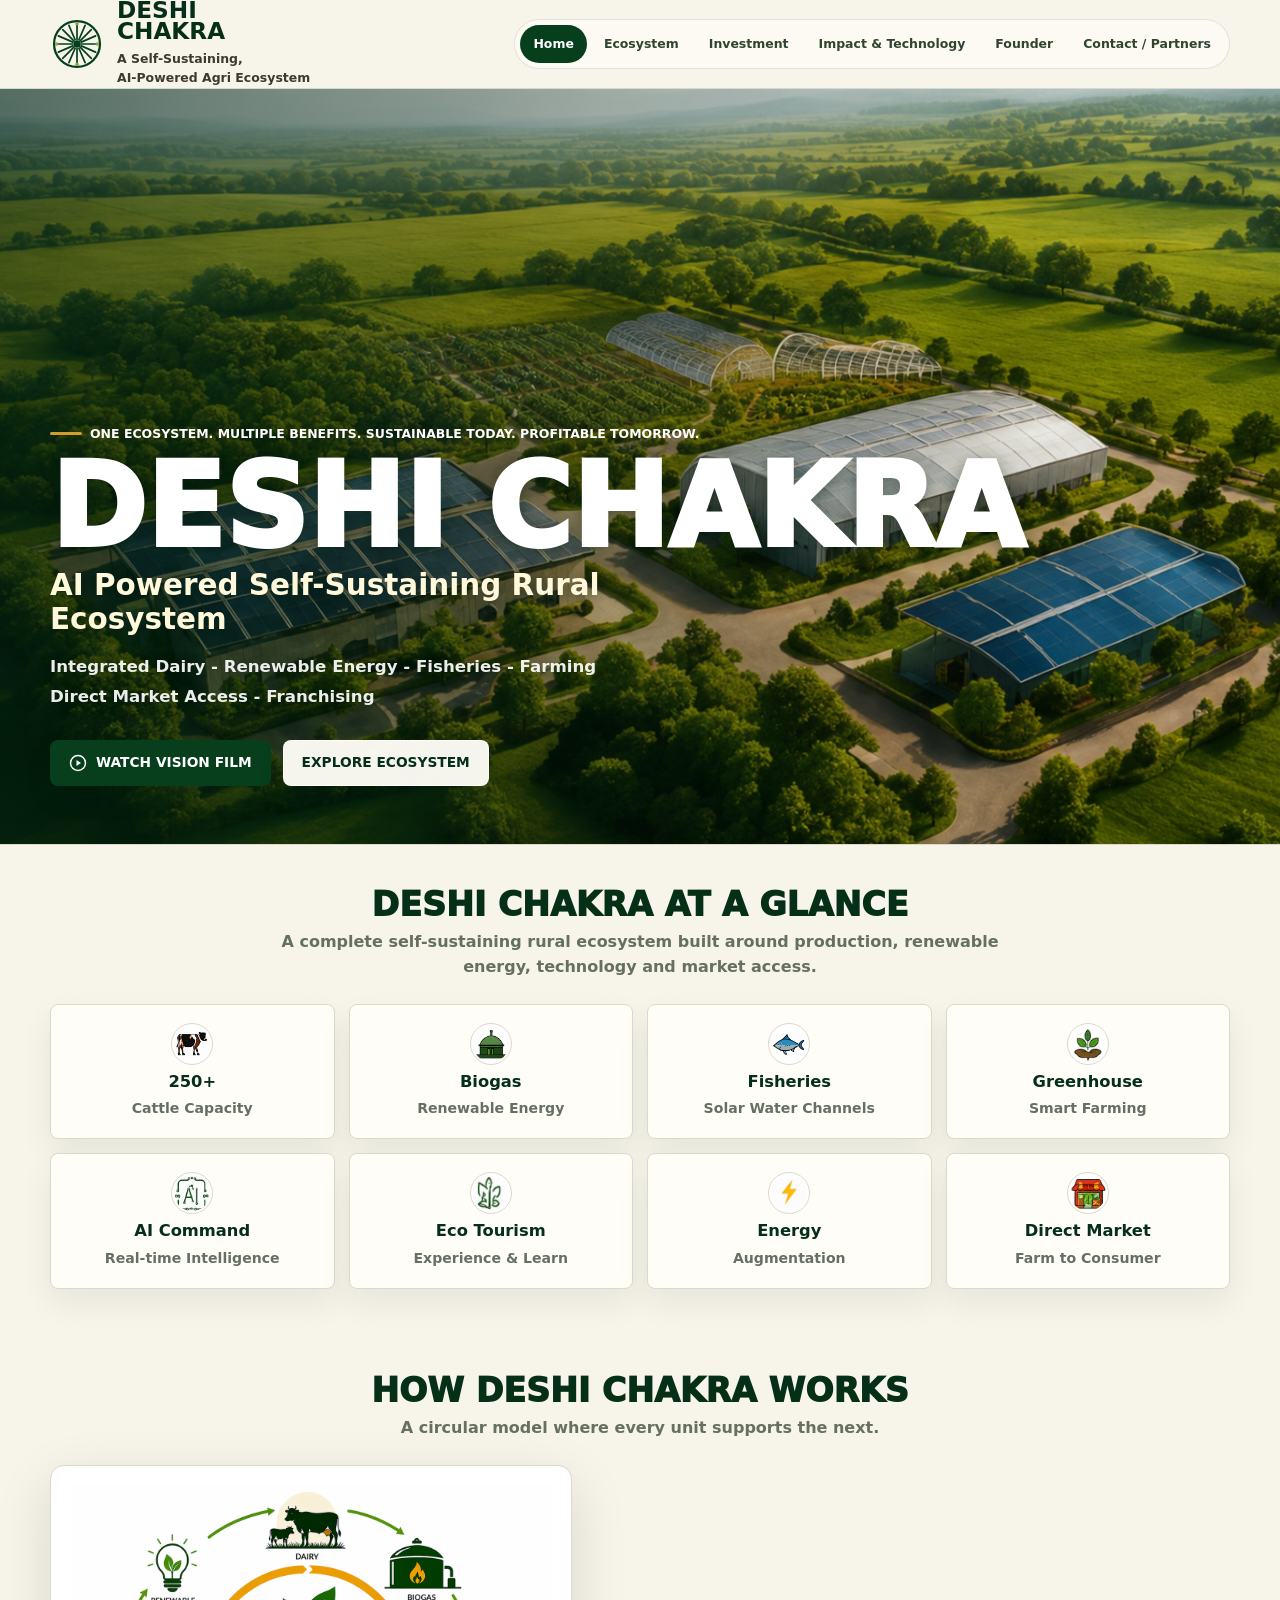
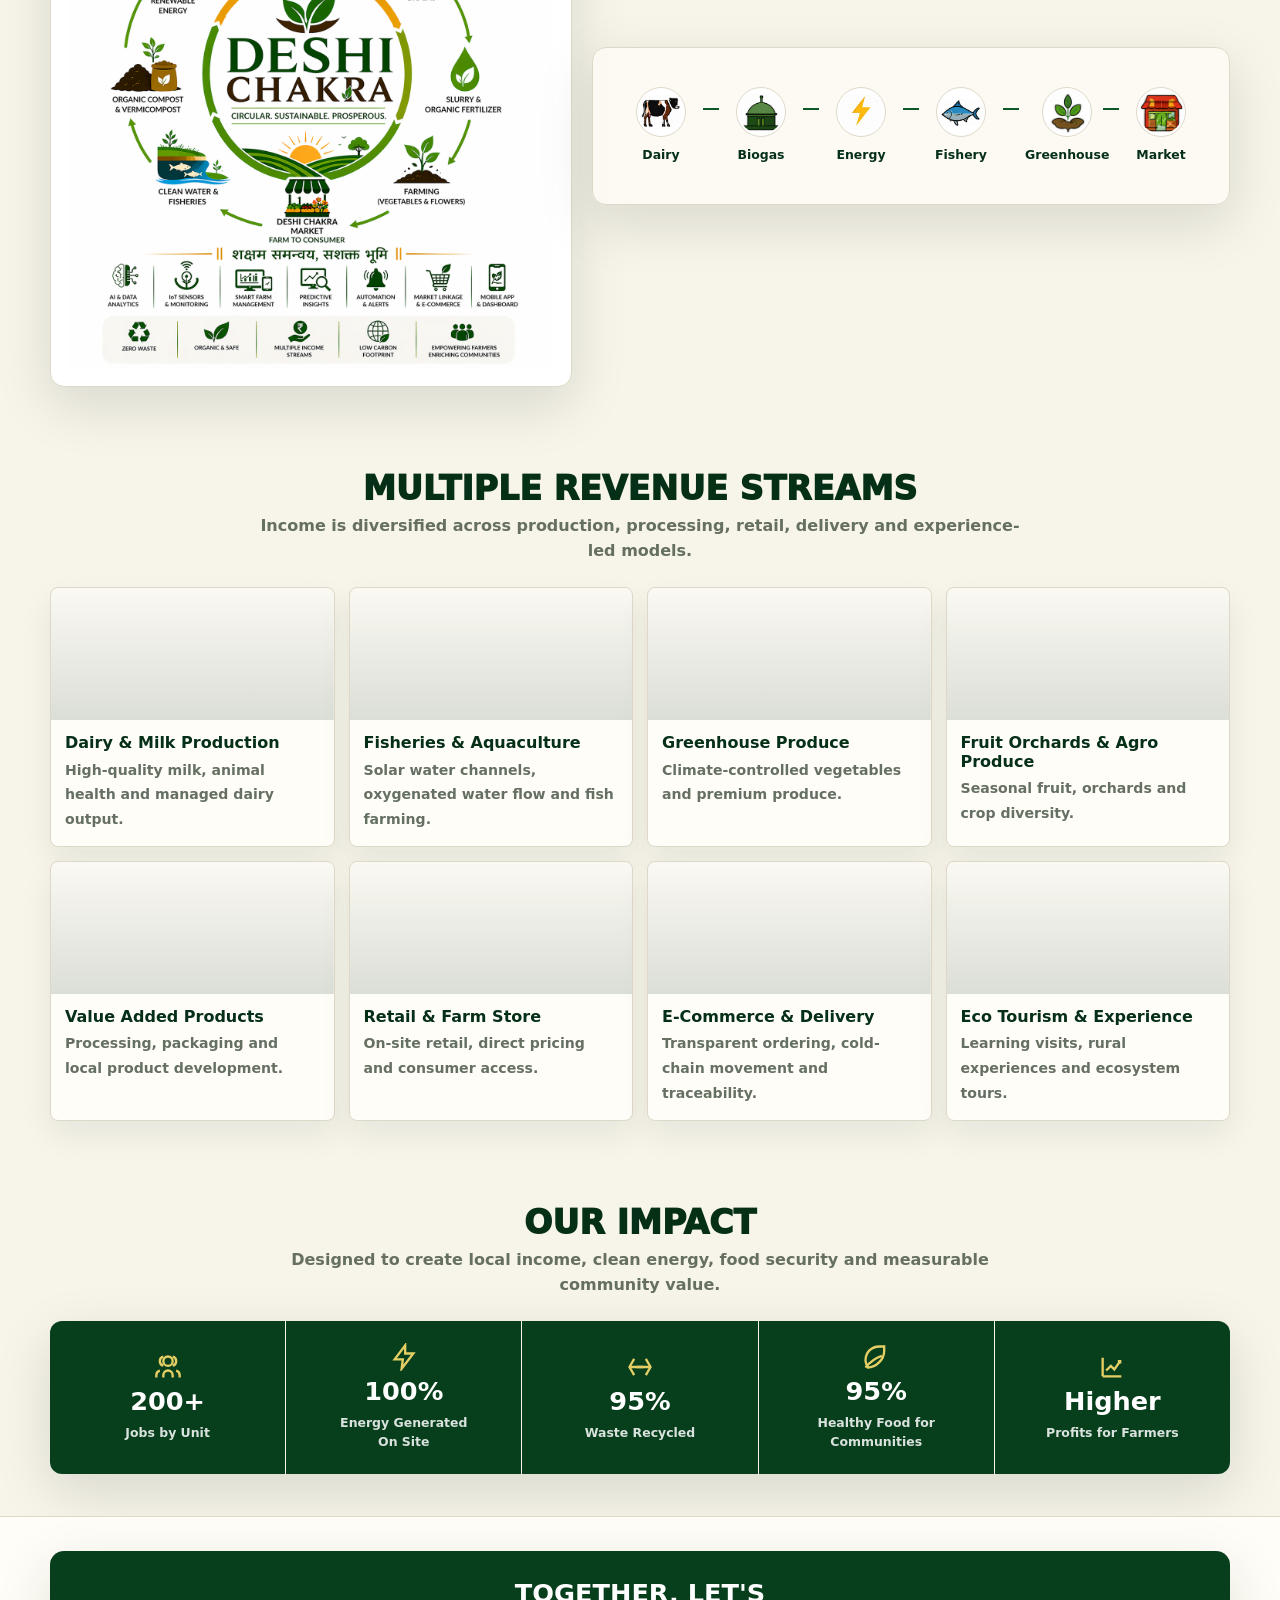
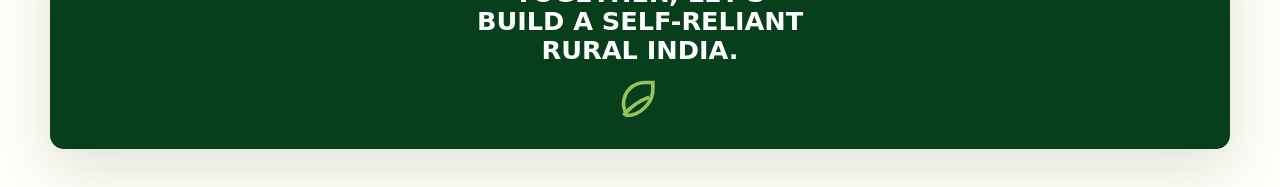
==== index.html @ faa0929f "Backup: Cleaned footer CTA panels, reverted hero, added custom PNG illustrations, centered metric ca" ====
<!doctype html>
<html lang="en">
  <head>
    <meta charset="utf-8">
    <meta name="viewport" content="width=device-width, initial-scale=1">
    <title>Deshi Chakra | AI Powered Self-Sustaining Rural Ecosystem</title>
    <meta name="description" content="Deshi Chakra is a self-sustaining, AI-powered agri ecosystem connecting dairy, energy, fisheries, farming, marketplace and rural enterprise.">
    <link rel="icon" href="assets/logo.svg" type="image/svg+xml">
    <link rel="stylesheet" href="assets/styles.css">
  </head>
  <body data-page="home">
    <div id="site-header"></div>
    <main id="app"></main>
    <div id="site-footer"></div>
    <script src="assets/site.js"></script>
  </body>
</html>
---- assets/styles.css ----
:root {
  --green-950: #052f17;
  --green-900: #073f1d;
  --green-800: #0b5829;
  --green-700: #126934;
  --green-100: #e5efdc;
  --leaf: #8da63f;
  --gold: #d49b2d;
  --cream: #f7f4ea;
  --paper: #fffdf7;
  --line: #ded8c8;
  --ink: #18301f;
  --muted: #657062;
  --shadow: 0 18px 55px rgba(14, 40, 19, .13);
  color-scheme: light;
  font-family: Inter, ui-sans-serif, system-ui, -apple-system, BlinkMacSystemFont, "Segoe UI", Arial, sans-serif;
}

* {
  box-sizing: border-box;
}

html {
  scroll-behavior: smooth;
}

body {
  margin: 0;
  background: var(--cream);
  color: var(--ink);
  font-size: 16px;
  line-height: 1.55;
}

a {
  color: inherit;
  text-decoration: none;
}

img,
svg {
  display: block;
  max-width: 100%;
}

button,
input {
  font: inherit;
}

.site-shell {
  width: min(1180px, calc(100% - 36px));
  margin: 0 auto;
}

.site-header {
  position: sticky;
  top: 0;
  z-index: 20;
  background: rgba(247, 244, 234, .94);
  border-bottom: 1px solid rgba(6, 63, 28, .14);
  backdrop-filter: blur(18px);
}

.topbar {
  display: grid;
  grid-template-columns: auto 1fr auto;
  align-items: center;
  gap: 24px;
  min-height: 88px;
}

.brand {
  display: inline-flex;
  align-items: center;
  gap: 13px;
  min-width: 250px;
}

.brand img {
  width: 54px;
  height: 54px;
}

.brand-title {
  display: block;
  font-size: 1.45rem;
  line-height: .9;
  font-weight: 900;
  letter-spacing: 0;
  color: var(--green-950);
}

.brand-kicker {
  display: block;
  margin-top: 7px;
  color: #3d3a2e;
  font-size: .78rem;
  font-weight: 700;
}

.site-nav {
  justify-self: center;
  display: flex;
  align-items: center;
  gap: 4px;
  padding: 5px;
  border: 1px solid rgba(6, 63, 28, .12);
  border-radius: 999px;
  background: rgba(255, 253, 247, .78);
}

.site-nav a {
  display: inline-flex;
  align-items: center;
  justify-content: center;
  min-height: 38px;
  padding: 0 13px;
  border-radius: 999px;
  color: #30442f;
  font-size: .78rem;
  font-weight: 800;
  white-space: nowrap;
}

.site-nav a:hover,
.site-nav a.is-active {
  background: var(--green-900);
  color: #fff;
}

.proof-badges {
  display: grid;
  grid-template-columns: repeat(4, minmax(66px, 1fr));
  gap: 8px;
}

.proof-badge {
  min-width: 76px;
  padding: 8px 7px;
  border-left: 1px solid rgba(6, 63, 28, .16);
  text-align: center;
  color: var(--green-950);
  font-size: .66rem;
  font-weight: 900;
  text-transform: uppercase;
}

.proof-badge svg {
  width: 22px;
  height: 22px;
  margin: 0 auto 4px;
  stroke: var(--green-800);
}

.nav-toggle {
  display: none;
  width: 44px;
  height: 44px;
  border: 1px solid rgba(6, 63, 28, .18);
  border-radius: 999px;
  background: var(--paper);
  color: var(--green-950);
}

.nav-toggle svg {
  width: 22px;
  margin: auto;
  stroke: currentColor;
}

.home-hero {
  min-height: clamp(570px, 84vh, 760px);
  display: grid;
  align-items: end;
  padding: 80px 0 58px;
  position: relative;
  overflow: hidden;
  color: #fff;
  background-image:
    linear-gradient(90deg, rgba(3, 38, 17, .58) 0%, rgba(3, 38, 17, .38) 34%, rgba(3, 38, 17, .12) 68%, rgba(3, 38, 17, .02) 100%),
    url("home-hero-farm.png");
  background-size: cover;
  background-position: center;
  border-bottom: 1px solid var(--line);
}

.home-hero::after {
  display: none;
}

.hero-content {
  position: relative;
  z-index: 1;
  max-width: none;
}

.hero-eyebrow,
.page-eyebrow {
  display: inline-flex;
  align-items: center;
  gap: 8px;
  margin-bottom: 13px;
  font-size: .78rem;
  font-weight: 900;
  letter-spacing: 0;
  text-transform: uppercase;
}

.hero-eyebrow::before,
.page-eyebrow::before {
  content: "";
  width: 32px;
  height: 3px;
  border-radius: 999px;
  background: var(--gold);
}

h1,
h2,
h3,
p {
  margin-top: 0;
}

.home-hero h1 {
  margin-bottom: 8px;
  font-size: clamp(3.2rem, 9vw, 7.4rem);
  line-height: .9;
  font-weight: 950;
  letter-spacing: 0;
  text-shadow: 0 4px 18px rgba(2, 29, 13, .45);
}

.home-hero .hero-lead {
  max-width: 640px;
  margin-bottom: 18px;
  color: #fff8db;
  font-size: clamp(1.28rem, 2.3vw, 2rem);
  line-height: 1.16;
  font-weight: 800;
  text-shadow: 0 3px 14px rgba(2, 29, 13, .5);
}

.hero-lines {
  display: grid;
  gap: 4px;
  margin: 0 0 30px;
  color: rgba(255, 255, 255, .92);
  font-size: clamp(.94rem, 1.3vw, 1.08rem);
  font-weight: 700;
  text-shadow: 0 3px 12px rgba(2, 29, 13, .55);
}

.button-row {
  display: flex;
  flex-wrap: wrap;
  gap: 12px;
  align-items: center;
}

.btn {
  display: inline-flex;
  align-items: center;
  justify-content: center;
  gap: 9px;
  min-height: 46px;
  padding: 0 18px;
  border: 1px solid transparent;
  border-radius: 8px;
  background: var(--green-900);
  color: #fff;
  font-size: .86rem;
  font-weight: 900;
  text-transform: uppercase;
  box-shadow: 0 12px 22px rgba(5, 47, 23, .18);
}

.btn svg {
  width: 18px;
  height: 18px;
  stroke: currentColor;
}

.btn:hover {
  background: var(--green-700);
}

.btn.secondary {
  background: rgba(255, 253, 247, .96);
  color: var(--green-950);
  border-color: rgba(255, 255, 255, .75);
}

.btn.secondary:hover {
  background: #fff;
  border-color: var(--gold);
}

.section {
  padding: 70px 0;
}

.section.tight {
  padding: 42px 0;
}

.section-title {
  margin-bottom: 24px;
  text-align: center;
}

.section-title h2 {
  margin-bottom: 7px;
  color: var(--green-950);
  font-size: clamp(1.55rem, 2.6vw, 2.35rem);
  line-height: 1.08;
  font-weight: 950;
  letter-spacing: 0;
  text-transform: uppercase;
}

.section-title p {
  margin: 0 auto;
  max-width: 760px;
  color: var(--muted);
  font-weight: 700;
}

.grid {
  display: grid;
  gap: 14px;
}

.grid.four {
  grid-template-columns: repeat(4, minmax(0, 1fr));
}

.grid.three {
  grid-template-columns: repeat(3, minmax(0, 1fr));
}

.grid.two {
  grid-template-columns: repeat(2, minmax(0, 1fr));
}

.metric-card,
.content-card,
.revenue-card,
.impact-card,
.contact-card,
.form-card {
  border: 1px solid var(--line);
  border-radius: 8px;
  background: var(--paper);
  box-shadow: 0 14px 32px rgba(19, 50, 22, .07);
}

.metric-card {
  min-height: 132px;
  padding: 18px;
  display: grid;
  justify-items: center;
  align-content: start;
  gap: 8px;
  text-align: center;
}

.metric-card .icon-round,
.contact-card .icon-round,
.impact-card .icon-round {
  width: 42px;
  height: 42px;
}

.metric-card strong {
  color: var(--green-950);
  font-size: 1.02rem;
  line-height: 1.1;
}

.metric-card span,
.revenue-card span,
.impact-card span,
.contact-card p {
  color: var(--muted);
  font-size: .88rem;
  font-weight: 650;
}

.icon-round {
  display: inline-flex;
  align-items: center;
  justify-content: center;
  width: 48px;
  height: 48px;
  border-radius: 999px;
  background: var(--green-100);
  color: var(--green-900);
  flex: 0 0 auto;
}

.icon-round svg {
  width: 25px;
  height: 25px;
  stroke: currentColor;
}

.icon-round.has-img {
  background: #fff;
  border: 1px solid var(--line);
  padding: 2px;
  overflow: hidden;
}

.icon-round img {
  width: 100%;
  height: 100%;
  object-fit: contain;
  border-radius: 999px;
}

.flow-band {
  padding: 24px;
  border: 1px solid var(--line);
  border-radius: 14px;
  background: rgba(255, 253, 247, .76);
  box-shadow: var(--shadow);
}

.working-layout {
  display: grid;
  grid-template-columns: minmax(280px, .9fr) minmax(0, 1.1fr);
  gap: 20px;
  align-items: center;
}

.diagram-card {
  margin: 0;
  display: grid;
  place-items: center;
  padding: 18px;
  border: 1px solid var(--line);
  border-radius: 14px;
  background: #fff;
  box-shadow: var(--shadow);
}

.diagram-card img {
  width: 100%;
  max-height: 520px;
  object-fit: contain;
}

.flow-list {
  display: grid;
  grid-template-columns: repeat(6, minmax(0, 1fr));
  align-items: center;
  gap: 12px;
}

.flow-node {
  position: relative;
  min-height: 108px;
  display: grid;
  justify-items: center;
  align-content: center;
  gap: 8px;
  padding: 11px 8px;
  text-align: center;
  font-size: .78rem;
  font-weight: 900;
  color: var(--green-950);
}

.flow-node:not(:last-child)::after {
  content: "";
  position: absolute;
  top: 36px;
  right: -14px;
  width: 16px;
  height: 2px;
  background: var(--green-800);
}

.flow-node .icon-round {
  width: 50px;
  height: 50px;
}

.revenue-gallery {
  display: grid;
  grid-template-columns: repeat(4, minmax(0, 1fr));
  gap: 14px;
}

.revenue-card {
  overflow: hidden;
}

.revenue-visual {
  height: 112px;
  background: var(--visual-bg, #acc47b);
  position: relative;
  overflow: hidden;
}

.revenue-visual.has-image {
  min-height: 132px;
  background-image: linear-gradient(0deg, rgba(3, 38, 17, .14), rgba(3, 38, 17, .02)), var(--visual-image);
  background-size: cover;
  background-position: center;
}

.revenue-visual::before,
.revenue-visual::after {
  content: "";
  position: absolute;
  inset: auto -20px -18px;
  height: 70px;
  background: rgba(255, 255, 255, .24);
  border-radius: 50% 50% 0 0;
}

.revenue-visual::after {
  inset: 18px auto auto 18px;
  width: 50px;
  height: 50px;
  border-radius: 999px;
  background: rgba(255, 255, 255, .72);
}

.revenue-visual.has-image::before,
.revenue-visual.has-image::after {
  display: none;
}

.revenue-card .body {
  min-height: 94px;
  padding: 14px;
}

.revenue-card strong {
  display: block;
  margin-bottom: 5px;
  color: var(--green-950);
  line-height: 1.15;
}

.impact-strip {
  display: grid;
  grid-template-columns: repeat(5, minmax(0, 1fr));
  gap: 1px;
  overflow: hidden;
  border-radius: 12px;
  background: rgba(255, 255, 255, .16);
  box-shadow: var(--shadow);
}

.impact-stat {
  min-height: 138px;
  padding: 22px 14px;
  display: grid;
  justify-items: center;
  align-content: center;
  gap: 8px;
  background: var(--green-900);
  color: #fff;
  text-align: center;
}

.impact-stat svg {
  width: 28px;
  height: 28px;
  stroke: #e5cf65;
}

.impact-stat strong {
  font-size: clamp(1.45rem, 2vw, 2rem);
  line-height: 1;
}

.impact-stat span {
  max-width: 140px;
  color: rgba(255, 255, 255, .85);
  font-size: .78rem;
  font-weight: 800;
}

.page-hero {
  padding: 60px 0 36px;
  background: radial-gradient(circle at 12% 0%, rgba(141, 166, 63, .24), transparent 30%), linear-gradient(180deg, #fffdf7, var(--cream));
  border-bottom: 1px solid rgba(6, 63, 28, .12);
}

.page-hero-inner {
  display: grid;
  grid-template-columns: 1fr auto;
  gap: 34px;
  align-items: end;
}

.page-hero h1 {
  margin-bottom: 9px;
  color: var(--green-950);
  font-size: clamp(2.1rem, 4.4vw, 4.45rem);
  line-height: .95;
  font-weight: 950;
  letter-spacing: 0;
  text-transform: uppercase;
}

.page-hero p {
  max-width: 760px;
  margin-bottom: 0;
  color: #59422d;
  font-size: clamp(1rem, 1.5vw, 1.24rem);
  font-weight: 800;
}

.page-number {
  display: grid;
  place-items: center;
  width: 104px;
  height: 104px;
  border-radius: 999px;
  background: var(--green-900);
  color: #fff;
  font-size: 2.4rem;
  font-weight: 950;
  box-shadow: var(--shadow);
}

.split-layout {
  display: grid;
  grid-template-columns: minmax(0, 1.08fr) minmax(340px, .92fr);
  gap: 26px;
  align-items: start;
}

.feature-art {
  overflow: hidden;
  border: 1px solid var(--line);
  border-radius: 12px;
  background: #fff;
  box-shadow: var(--shadow);
}

.feature-art img {
  width: 100%;
  min-height: 320px;
  object-fit: cover;
}

.feature-art-wide {
  margin-bottom: 18px;
}

.feature-art-wide img {
  min-height: 0;
  object-fit: contain;
  background: #061226;
}

.caption-row {
  display: flex;
  align-items: center;
  justify-content: space-between;
  gap: 12px;
  padding: 14px 16px;
  border-top: 1px solid var(--line);
  background: #fffdf7;
  color: var(--muted);
  font-size: .82rem;
  font-weight: 800;
}

.steps-grid {
  display: grid;
  grid-template-columns: repeat(2, minmax(0, 1fr));
  gap: 14px;
}

.step-card {
  min-height: 196px;
  padding: 18px;
  border: 1px solid var(--line);
  border-radius: 8px;
  background: var(--paper);
}

.step-title {
  display: flex;
  align-items: center;
  gap: 10px;
  min-height: 42px;
  margin-bottom: 12px;
  color: var(--green-950);
  font-size: .95rem;
  font-weight: 950;
  text-transform: uppercase;
}

.step-number {
  display: inline-grid;
  place-items: center;
  width: 30px;
  height: 30px;
  border-radius: 999px;
  background: var(--green-900);
  color: #fff;
  font-size: .82rem;
  flex: 0 0 auto;
}

.plain-list {
  display: grid;
  gap: 7px;
  margin: 0;
  padding: 0;
  list-style: none;
}

.plain-list li {
  display: grid;
  grid-template-columns: 14px 1fr;
  gap: 9px;
  align-items: start;
  color: #354d35;
  font-size: .9rem;
  font-weight: 650;
}

.plain-list li::before {
  content: "";
  width: 6px;
  height: 6px;
  margin-top: .65em;
  border-radius: 999px;
  background: var(--gold);
}

.mini-card-grid {
  display: grid;
  grid-template-columns: repeat(5, minmax(0, 1fr));
  gap: 12px;
}

.mini-card {
  min-height: 126px;
  padding: 16px 12px;
  display: grid;
  justify-items: center;
  align-content: center;
  gap: 10px;
  border: 1px solid var(--line);
  border-radius: 8px;
  background: var(--paper);
  text-align: center;
}

.mini-card .icon-round {
  width: 44px;
  height: 44px;
}

.mini-card strong {
  color: var(--green-950);
  font-size: .9rem;
  line-height: 1.16;
}

.finance-grid {
  display: grid;
  grid-template-columns: repeat(5, minmax(0, 1fr));
  gap: 12px;
}

.finance-card {
  min-height: 112px;
  padding: 17px 12px;
  display: grid;
  align-content: center;
  gap: 7px;
  border: 1px solid var(--line);
  border-radius: 8px;
  background: var(--paper);
  text-align: center;
}

.finance-card strong {
  color: var(--green-950);
  font-size: 1.24rem;
  line-height: 1;
}

.finance-card span {
  color: var(--muted);
  font-size: .78rem;
  font-weight: 800;
}

.investor-download {
  display: grid;
  grid-template-columns: minmax(0, 1fr) minmax(320px, 440px);
  gap: 24px;
  align-items: stretch;
}

.form-card {
  padding: 22px;
}

.form-card h3 {
  margin-bottom: 6px;
  color: var(--green-950);
  text-transform: uppercase;
}

.form-card p {
  color: var(--muted);
  font-weight: 700;
}

.form-grid {
  display: grid;
  gap: 11px;
}

.form-grid input {
  width: 100%;
  min-height: 46px;
  border: 1px solid var(--line);
  border-radius: 6px;
  background: #fff;
  padding: 0 12px;
  color: var(--ink);
}

.form-grid input:focus {
  outline: 3px solid rgba(141, 166, 63, .28);
  border-color: var(--green-700);
}

.form-message {
  min-height: 22px;
  color: var(--green-800);
  font-size: .86rem;
  font-weight: 800;
}

.tech-grid {
  display: grid;
  grid-template-columns: repeat(4, minmax(0, 1fr));
  gap: 14px;
}

.tech-card {
  overflow: hidden;
  border: 1px solid var(--line);
  border-radius: 8px;
  background: var(--paper);
  box-shadow: 0 14px 32px rgba(19, 50, 22, .07);
}

.tech-visual {
  height: 156px;
  display: grid;
  place-items: center;
  background: var(--visual-bg, #0b3c3c);
  color: #fff;
}

.tech-visual.has-image {
  background-image: linear-gradient(0deg, rgba(3, 38, 17, .08), rgba(3, 38, 17, 0)), var(--visual-image);
  background-size: cover;
  background-position: center;
}

.tech-visual svg {
  width: 72px;
  height: 72px;
  stroke: currentColor;
}

.tech-card .body {
  padding: 17px;
}

.tech-card h3 {
  margin-bottom: 7px;
  color: var(--green-950);
  font-size: 1rem;
}

.tech-card p {
  margin-bottom: 0;
  color: var(--muted);
  font-size: .9rem;
  font-weight: 650;
}

.impact-groups {
  display: grid;
  grid-template-columns: repeat(3, minmax(0, 1fr));
  gap: 16px;
}

.impact-card {
  padding: 20px;
}

.impact-card h3 {
  margin-bottom: 15px;
  color: var(--green-950);
  text-align: center;
  text-transform: uppercase;
}

.pill-list {
  display: grid;
  grid-template-columns: repeat(2, minmax(0, 1fr));
  gap: 10px;
}

.impact-pill {
  min-height: 96px;
  display: grid;
  justify-items: center;
  align-content: center;
  gap: 8px;
  padding: 10px;
  border-radius: 8px;
  background: #f5f1e5;
  text-align: center;
  color: var(--green-950);
  font-size: .78rem;
  font-weight: 900;
}

.impact-pill svg {
  width: 25px;
  height: 25px;
  stroke: var(--green-800);
}

.founder-layout {
  display: grid;
  grid-template-columns: minmax(280px, 440px) minmax(0, 1fr);
  gap: 36px;
  align-items: start;
}

.portrait-panel {
  position: sticky;
  top: 118px;
}

.portrait-panel img {
  width: 100%;
  border-radius: 10px;
  box-shadow: var(--shadow);
}

.portrait-caption {
  padding: 18px 0 0;
  text-align: center;
}

.portrait-caption strong {
  display: block;
  color: var(--green-950);
  font-size: 1.15rem;
}

.portrait-caption span {
  color: var(--muted);
  font-weight: 800;
}

.bio-copy {
  padding: 30px;
  border: 1px solid var(--line);
  border-radius: 12px;
  background: var(--paper);
}

.bio-copy h2 {
  color: var(--green-950);
  font-size: clamp(1.4rem, 2.4vw, 2.2rem);
  text-transform: uppercase;
}

.bio-copy .role {
  margin-bottom: 23px;
  color: #59422d;
  font-weight: 900;
}

.bio-copy p {
  color: #354d35;
  font-weight: 650;
}

.quote-panel {
  margin-top: 22px;
  padding: 25px;
  border-radius: 10px;
  background: var(--green-900);
  color: #fff;
  text-align: center;
}

.quote-panel h3 {
  margin-bottom: 10px;
  color: #fff;
  text-transform: uppercase;
}

.quote-panel blockquote {
  margin: 0;
  color: rgba(255, 255, 255, .92);
  font-size: clamp(1rem, 1.8vw, 1.25rem);
  font-weight: 850;
  line-height: 1.45;
}

.quote-panel cite {
  display: block;
  margin-top: 15px;
  color: #f2d46f;
  font-style: normal;
  font-weight: 900;
}

.contact-layout {
  display: grid;
  grid-template-columns: minmax(0, 1.15fr) minmax(320px, .85fr);
  gap: 24px;
  align-items: start;
}

.contact-list {
  display: grid;
  gap: 13px;
}

.contact-card {
  display: grid;
  grid-template-columns: 54px 1fr;
  gap: 16px;
  align-items: start;
  padding: 19px;
}

.contact-card h3 {
  margin: 0 0 5px;
  color: var(--green-950);
  font-size: 1rem;
  text-transform: uppercase;
}

.contact-card p {
  margin-bottom: 9px;
}

.contact-card a {
  display: inline-block;
  margin-right: 10px;
  color: var(--green-800);
  font-size: .9rem;
  font-weight: 900;
}

.location-panel {
  padding: 22px;
  border: 1px solid var(--line);
  border-radius: 12px;
  background: var(--paper);
  box-shadow: var(--shadow);
}

.location-panel h2,
.social-panel h2 {
  color: var(--green-950);
  font-size: 1.12rem;
  text-transform: uppercase;
}

.location-panel img {
  border: 1px solid var(--line);
  border-radius: 9px;
}

.address-lines {
  display: grid;
  gap: 2px;
  margin: 8px 0 18px;
  color: #354d35;
  text-align: center;
  font-size: .92rem;
  font-weight: 750;
}

.social-panel {
  margin-top: 17px;
  text-align: center;
}

.social-icons {
  display: flex;
  justify-content: center;
  gap: 12px;
  margin-top: 12px;
}

.social-icons a {
  display: grid;
  place-items: center;
  width: 42px;
  height: 42px;
  border-radius: 999px;
  background: var(--green-100);
  color: var(--green-900);
}

.social-icons svg {
  width: 21px;
  height: 21px;
  stroke: currentColor;
}

.action-panel {
  display: grid;
  grid-template-columns: minmax(0, 1fr) auto;
  gap: 22px;
  align-items: center;
  padding: 26px;
  border: 1px solid var(--line);
  border-radius: 14px;
  background: var(--paper);
  box-shadow: var(--shadow);
}

.action-panel h2 {
  margin-bottom: 13px;
  color: var(--green-950);
  font-size: 1.1rem;
  text-transform: uppercase;
}

.check-list {
  display: grid;
  gap: 8px;
  margin: 0;
  padding: 0;
  list-style: none;
}

.check-list li {
  display: grid;
  grid-template-columns: 19px 1fr;
  gap: 8px;
  color: #354d35;
  font-weight: 700;
}

.check-list li::before {
  content: "";
  width: 15px;
  height: 15px;
  margin-top: .22em;
  background: var(--green-800);
  clip-path: polygon(14% 48%, 36% 70%, 84% 18%, 96% 31%, 38% 91%, 4% 58%);
}

.key-cta {
  display: grid;
  gap: 12px;
  justify-items: start;
}

.key-cta span {
  color: var(--green-950);
  font-size: .88rem;
  font-weight: 950;
  text-transform: uppercase;
}

.site-footer {
  padding: 34px 0 38px;
  background: #fffdf7;
  border-top: 1px solid var(--line);
}

.footer-grid {
  display: grid;
  grid-template-columns: 1fr;
  gap: 18px;
  align-items: stretch;
}

.footer-panel {
  padding: 24px;
  border: 1px solid var(--line);
  border-radius: 14px;
  background: var(--paper);
}

.footer-panel h2 {
  margin-bottom: 18px;
  color: var(--green-950);
  font-size: 1.22rem;
  text-transform: uppercase;
}

.reason-grid,
.audience-grid {
  display: grid;
  grid-template-columns: repeat(5, minmax(0, 1fr));
  gap: 10px;
}

.audience-grid {
  grid-template-columns: repeat(4, minmax(0, 1fr));
}

.reason,
.audience {
  min-height: 100px;
  display: grid;
  align-content: center;
  gap: 8px;
  padding: 12px;
  border-right: 1px solid var(--line);
  color: #354d35;
  font-size: .78rem;
  font-weight: 800;
}

.reason:last-child,
.audience:last-child {
  border-right: 0;
}

.reason svg,
.audience svg {
  width: 28px;
  height: 28px;
  stroke: var(--green-900);
}

.closing-cta {
  min-height: 100%;
  display: grid;
  align-content: center;
  justify-items: center;
  gap: 12px;
  padding: 28px;
  border-radius: 14px;
  background: var(--green-900);
  color: #fff;
  text-align: center;
  box-shadow: var(--shadow);
}

.closing-cta strong {
  max-width: 340px;
  font-size: clamp(1.35rem, 2vw, 2rem);
  line-height: 1.12;
  text-transform: uppercase;
}

.closing-cta svg {
  width: 44px;
  height: 44px;
  stroke: #97c25b;
}

@media (max-width: 1120px) {
  .topbar {
    grid-template-columns: auto auto;
    justify-content: space-between;
  }

  .nav-toggle {
    display: grid;
  }

  .site-nav {
    grid-column: 1 / -1;
    width: 100%;
    justify-self: stretch;
    display: none;
    grid-template-columns: repeat(2, minmax(0, 1fr));
    border-radius: 12px;
    margin-bottom: 15px;
  }

  .site-nav.is-open {
    display: grid;
  }

  .site-nav a {
    border-radius: 8px;
  }

  .proof-badges {
    display: none;
  }
}

@media (max-width: 1320px) and (min-width: 1121px) {
  .topbar {
    grid-template-columns: auto minmax(0, 1fr);
  }

  .site-nav {
    justify-self: end;
  }

  .proof-badges {
    display: none;
  }
}

@media (max-width: 980px) {
  .grid.four,
  .grid.three,
  .mini-card-grid,
  .finance-grid,
  .tech-grid,
  .impact-groups,
  .reason-grid,
  .audience-grid {
    grid-template-columns: repeat(2, minmax(0, 1fr));
  }

  .split-layout,
  .working-layout,
  .investor-download,
  .founder-layout,
  .contact-layout,
  .footer-grid {
    grid-template-columns: 1fr;
  }

  .portrait-panel {
    position: static;
    max-width: 440px;
    margin: 0 auto;
  }

  .flow-list,
  .impact-strip {
    grid-template-columns: repeat(3, minmax(0, 1fr));
  }

  .flow-node:not(:last-child)::after {
    display: none;
  }

  .revenue-gallery {
    grid-template-columns: repeat(2, minmax(0, 1fr));
  }

  .page-hero-inner {
    grid-template-columns: 1fr;
    gap: 20px;
  }

  .page-number {
    width: 78px;
    height: 78px;
    font-size: 1.75rem;
  }
}

@media (max-width: 640px) {
  .site-shell {
    width: min(100% - 24px, 1180px);
  }

  .topbar {
    min-height: 76px;
  }

  .brand {
    min-width: 0;
  }

  .brand img {
    width: 46px;
    height: 46px;
  }

  .brand-title {
    font-size: 1.12rem;
  }

  .brand-kicker {
    max-width: 190px;
    font-size: .68rem;
  }

  .site-nav {
    grid-template-columns: 1fr;
  }

  .home-hero {
    min-height: 640px;
    padding: 52px 0 46px;
    background-image:
      linear-gradient(90deg, rgba(3, 38, 17, .64), rgba(3, 38, 17, .38)),
      url("home-hero-farm.png");
    background-position: center;
  }

  .section {
    padding: 48px 0;
  }

  .grid.four,
  .grid.three,
  .grid.two,
  .steps-grid,
  .mini-card-grid,
  .finance-grid,
  .tech-grid,
  .impact-groups,
  .pill-list,
  .reason-grid,
  .audience-grid,
  .flow-list,
  .impact-strip,
  .revenue-gallery {
    grid-template-columns: 1fr;
  }

  .impact-strip {
    border-radius: 10px;
  }

  .action-panel {
    grid-template-columns: 1fr;
  }

  .key-cta {
    justify-items: stretch;
  }

  .key-cta .button-row {
    align-items: stretch;
  }

  .key-cta .btn,
  .button-row .btn {
    width: 100%;
  }

  .contact-card {
    grid-template-columns: 1fr;
  }

  .footer-panel {
    padding: 18px;
  }
}
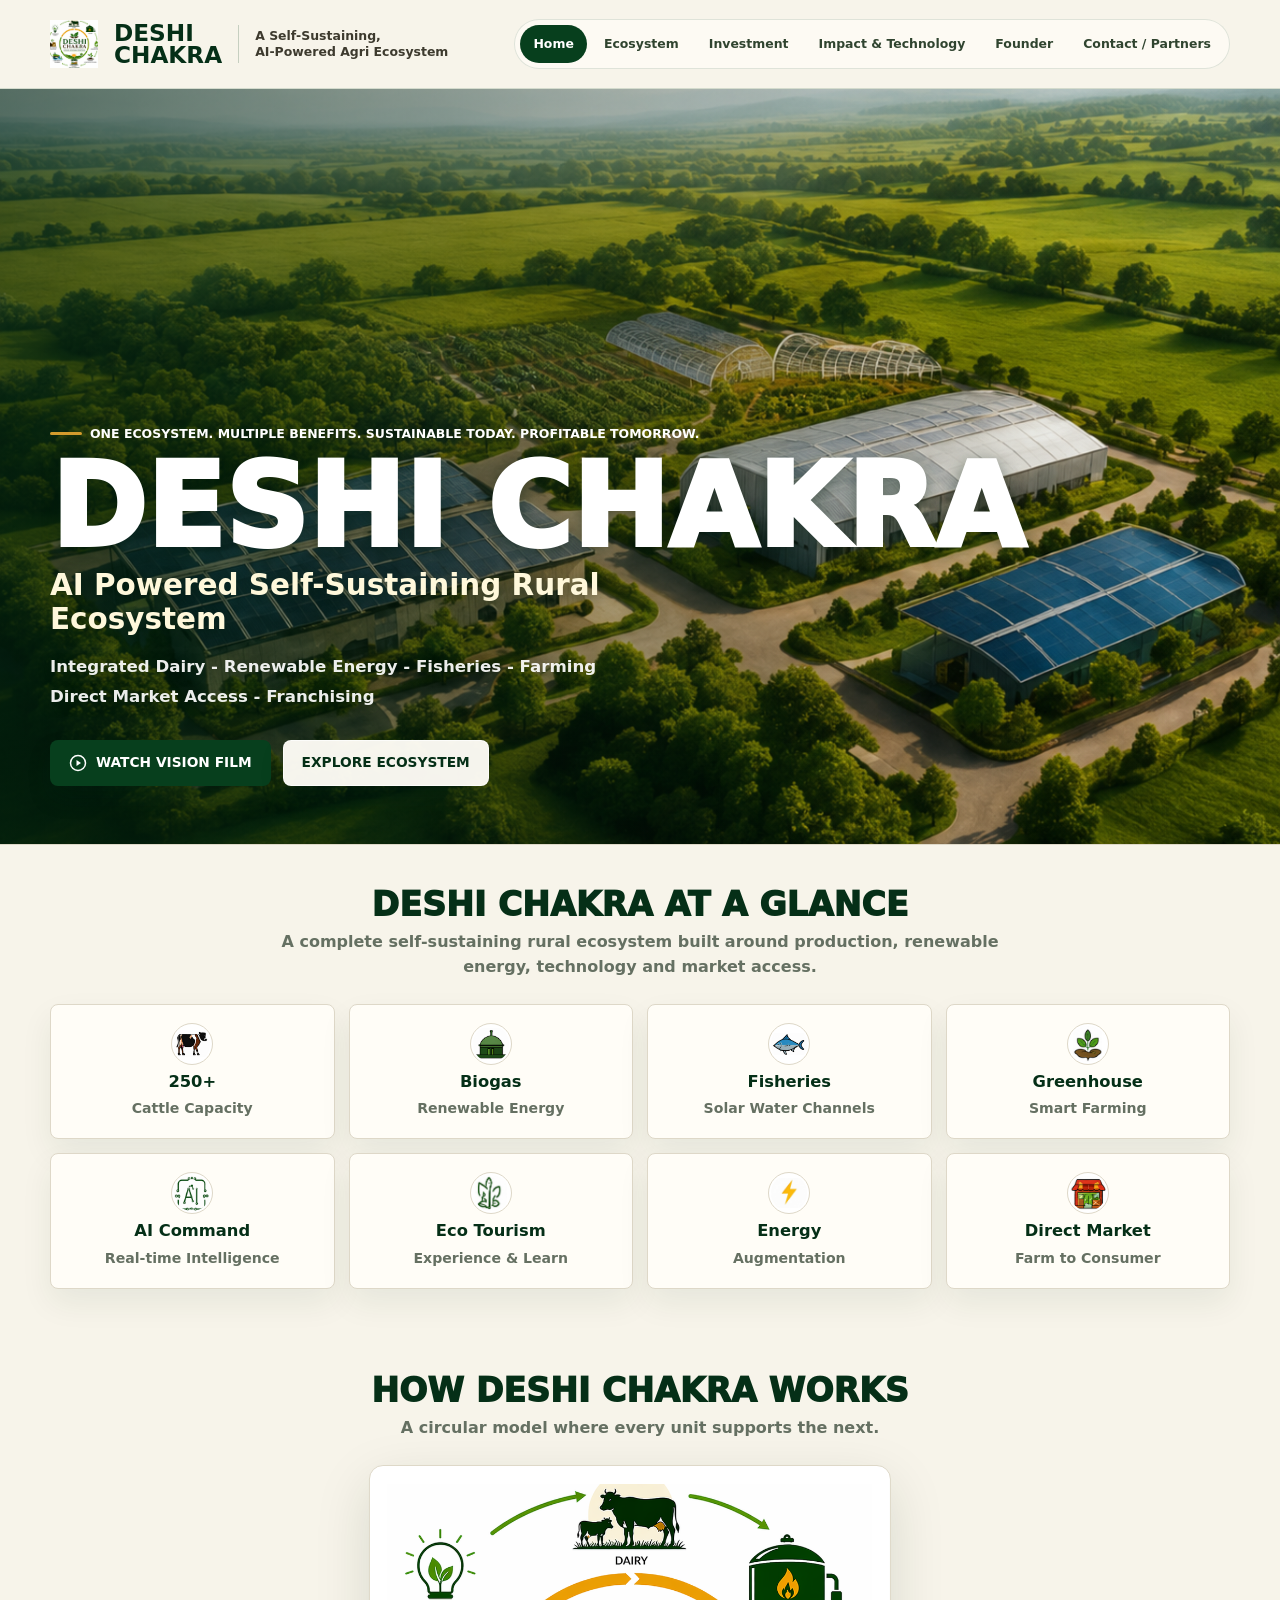
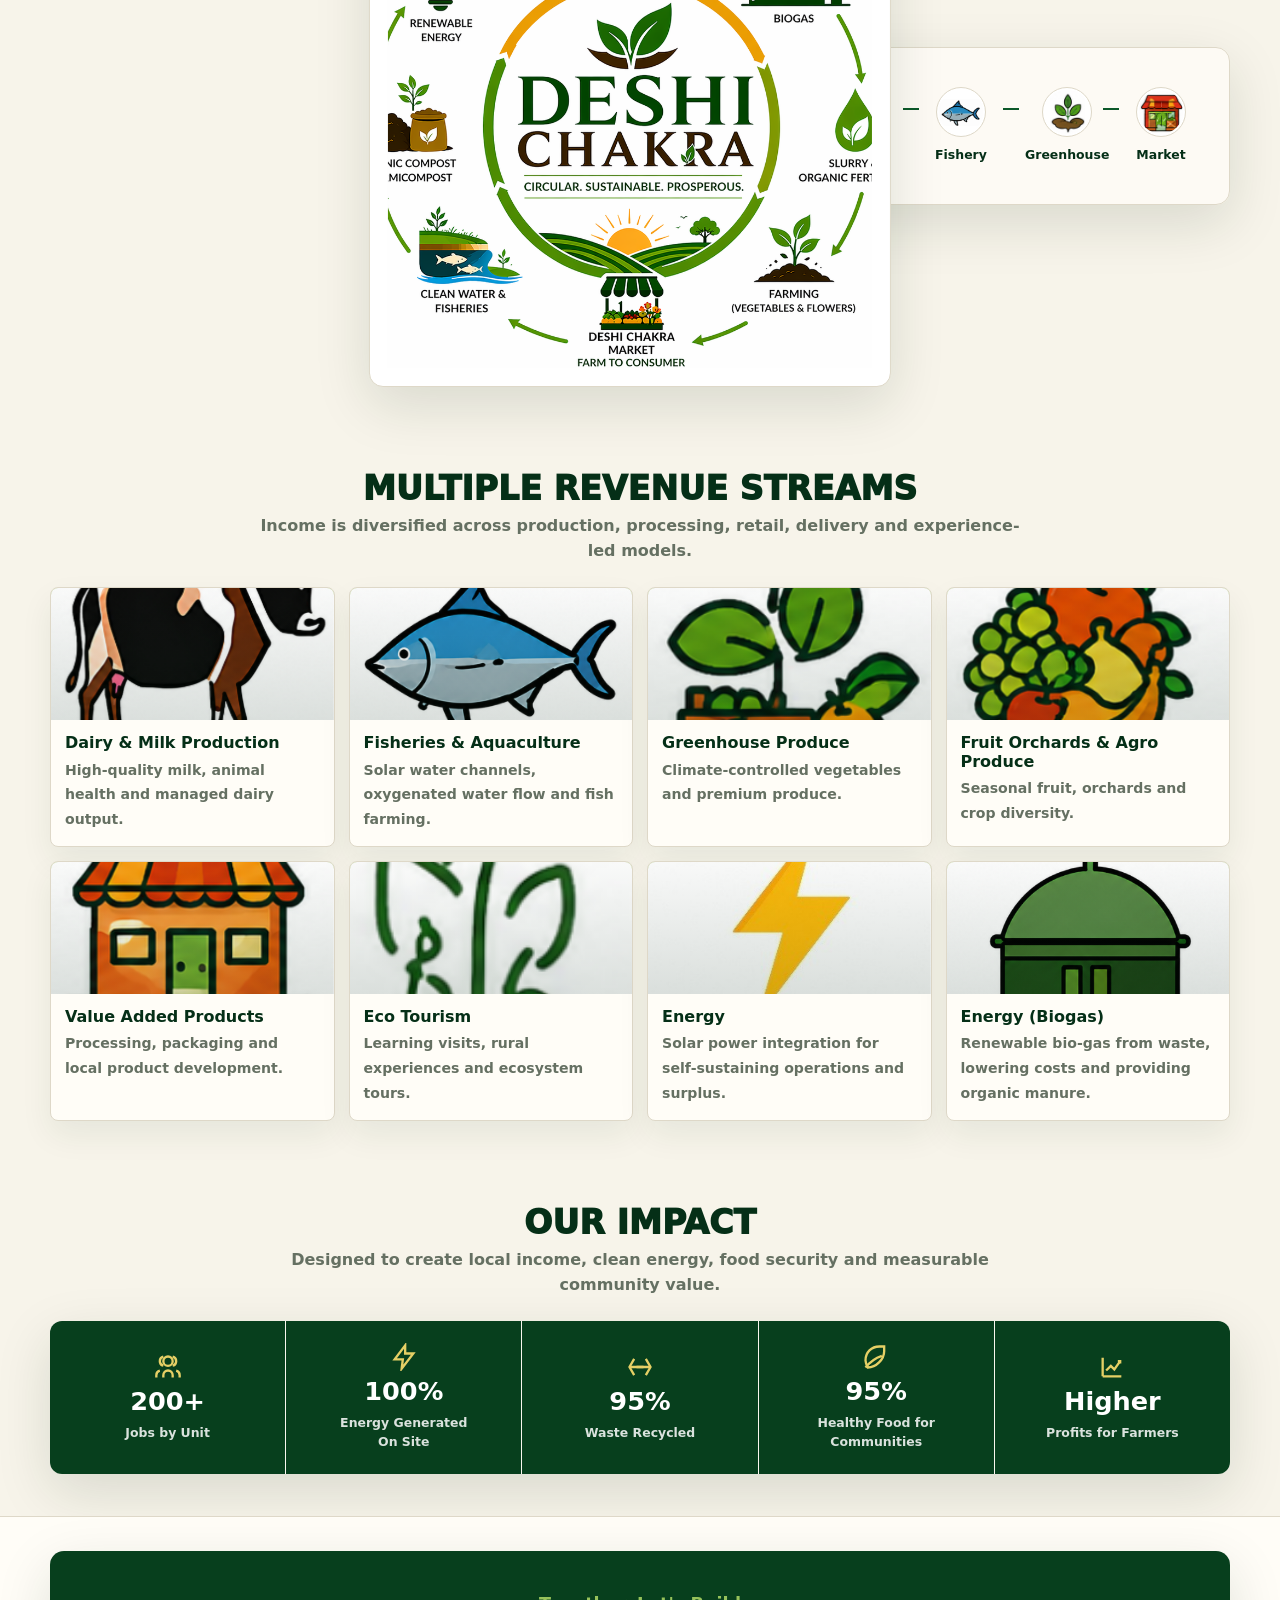
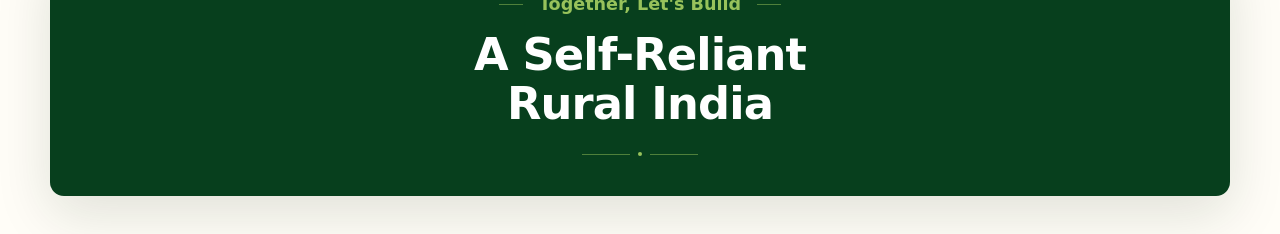
==== commit 2c1886a5: "Backup: Update investment revenue stream icons and restore HTML files" ====
--- a/index.html
+++ b/index.html
@@ -6,12 +6,12 @@
     <title>Deshi Chakra | AI Powered Self-Sustaining Rural Ecosystem</title>
     <meta name="description" content="Deshi Chakra is a self-sustaining, AI-powered agri ecosystem connecting dairy, energy, fisheries, farming, marketplace and rural enterprise.">
     <link rel="icon" href="assets/logo.svg" type="image/svg+xml">
-    <link rel="stylesheet" href="assets/styles.css">
+    <link rel="stylesheet" href="assets/styles.css?v=4">
   </head>
   <body data-page="home">
     <div id="site-header"></div>
     <main id="app"></main>
     <div id="site-footer"></div>
-    <script src="assets/site.js"></script>
+    <script src="assets/site.js?v=4"></script>
   </body>
-</html>
+</html>
--- a/assets/styles.css
+++ b/assets/styles.css
@@ -63,8 +63,8 @@
 }
 
 .topbar {
-  display: grid;
-  grid-template-columns: auto 1fr auto;
+  display: flex;
+  justify-content: space-between;
   align-items: center;
   gap: 24px;
   min-height: 88px;
@@ -73,30 +73,37 @@
 .brand {
   display: inline-flex;
   align-items: center;
-  gap: 13px;
-  min-width: 250px;
+  gap: 16px;
 }
 
 .brand img {
-  width: 54px;
-  height: 54px;
+  width: 58px;
+  height: 58px;
+  object-fit: contain;
 }
 
 .brand-title {
   display: block;
   font-size: 1.45rem;
-  line-height: .9;
+  line-height: .95;
   font-weight: 900;
   letter-spacing: 0;
   color: var(--green-950);
 }
 
+.brand-separator {
+  display: block;
+  width: 1px;
+  height: 38px;
+  background-color: rgba(6, 63, 28, .2);
+}
+
 .brand-kicker {
   display: block;
-  margin-top: 7px;
   color: #3d3a2e;
   font-size: .78rem;
   font-weight: 700;
+  line-height: 1.25;
 }
 
 .site-nav {
@@ -452,6 +459,27 @@
   object-fit: contain;
 }
 
+@media (min-width: 981px) {
+  .working-layout {
+    --scroll-progress: 1; /* Fallback to fully expanded */
+  }
+
+  .diagram-card {
+    position: relative;
+    z-index: 2;
+    transform: translateX(calc(61.1% * (1 - var(--scroll-progress))));
+    transition: transform 0.25s cubic-bezier(0.25, 0.46, 0.45, 0.94);
+  }
+
+  .flow-band {
+    position: relative;
+    z-index: 1;
+    opacity: var(--scroll-progress);
+    transform: translateX(calc(-75% * (1 - var(--scroll-progress))));
+    transition: transform 0.25s cubic-bezier(0.25, 0.46, 0.45, 0.94), opacity 0.25s ease-out;
+  }
+}
+
 .flow-list {
   display: grid;
   grid-template-columns: repeat(6, minmax(0, 1fr));
@@ -679,6 +707,21 @@
   display: grid;
   grid-template-columns: repeat(2, minmax(0, 1fr));
   gap: 14px;
+}
+
+.steps-grid-four {
+  grid-template-columns: repeat(4, minmax(0, 1fr));
+}
+
+.ecosystem-layout {
+  display: grid;
+  gap: 32px;
+}
+
+.ecosystem-layout .feature-art-large img {
+  min-height: auto;
+  max-height: 70vh;
+  object-fit: contain;
 }
 
 .step-card {
@@ -872,7 +915,6 @@
 }
 
 .tech-visual.has-image {
-  background-image: linear-gradient(0deg, rgba(3, 38, 17, .08), rgba(3, 38, 17, 0)), var(--visual-image);
   background-size: cover;
   background-position: center;
 }
@@ -1250,13 +1292,54 @@
   stroke: var(--green-900);
 }
 
+.key-cta-section {
+  padding: 20px 0;
+  display: flex;
+  flex-direction: column;
+  align-items: flex-start;
+}
+
+.key-cta-title {
+  font-size: 1rem;
+  text-transform: uppercase;
+  letter-spacing: 0.05em;
+  color: var(--green-900);
+  font-weight: 800;
+  margin-bottom: 12px;
+}
+
+.key-cta-links {
+  display: flex;
+  align-items: center;
+  gap: 16px;
+  font-size: 1.05rem;
+  color: #4a4a4a;
+  font-weight: 600;
+}
+
+.key-cta-links .cta-link {
+  color: inherit;
+  text-decoration: none;
+  transition: color 0.2s;
+}
+
+.key-cta-links .cta-link:hover {
+  color: var(--green-900);
+}
+
+.key-cta-links .cta-divider {
+  color: #a0a0a0;
+  font-weight: 400;
+}
+
+
 .closing-cta {
   min-height: 100%;
   display: grid;
   align-content: center;
   justify-items: center;
   gap: 12px;
-  padding: 28px;
+  padding: 40px 28px;
   border-radius: 14px;
   background: var(--green-900);
   color: #fff;
@@ -1264,17 +1347,46 @@
   box-shadow: var(--shadow);
 }
 
+.closing-cta .cta-kicker {
+  display: flex;
+  align-items: center;
+  gap: 16px;
+  color: #97c25b;
+  font-size: clamp(0.9rem, 1.5vw, 1.1rem);
+  font-weight: 600;
+}
+
+.closing-cta .cta-kicker .line {
+  height: 1px;
+  width: 24px;
+  background-color: rgba(151, 194, 91, 0.5);
+}
+
 .closing-cta strong {
-  max-width: 340px;
-  font-size: clamp(1.35rem, 2vw, 2rem);
-  line-height: 1.12;
-  text-transform: uppercase;
-}
-
-.closing-cta svg {
-  width: 44px;
-  height: 44px;
-  stroke: #97c25b;
+  font-size: clamp(2rem, 3.5vw, 3rem);
+  line-height: 1.1;
+  font-weight: 700;
+  letter-spacing: -0.02em;
+}
+
+.closing-cta .cta-bottom-line {
+  display: flex;
+  align-items: center;
+  gap: 8px;
+  margin-top: 12px;
+}
+
+.closing-cta .cta-bottom-line .line {
+  height: 1px;
+  width: 48px;
+  background-color: rgba(151, 194, 91, 0.5);
+}
+
+.closing-cta .cta-bottom-line .dot {
+  width: 4px;
+  height: 4px;
+  border-radius: 50%;
+  background-color: #97c25b;
 }
 
 @media (max-width: 1120px) {
@@ -1327,6 +1439,7 @@
 @media (max-width: 980px) {
   .grid.four,
   .grid.three,
+  .steps-grid-four,
   .mini-card-grid,
   .finance-grid,
   .tech-grid,
@@ -1398,9 +1511,9 @@
     font-size: 1.12rem;
   }
 
+  .brand-separator,
   .brand-kicker {
-    max-width: 190px;
-    font-size: .68rem;
+    display: none;
   }
 
   .site-nav {
@@ -1424,6 +1537,7 @@
   .grid.three,
   .grid.two,
   .steps-grid,
+  .steps-grid-four,
   .mini-card-grid,
   .finance-grid,
   .tech-grid,
@@ -1466,3 +1580,78 @@
     padding: 18px;
   }
 }
+
+/* Scalable Across India Section */
+.scalable-india-container {
+  padding: 40px 0;
+}
+.scalable-title {
+  text-align: center;
+  color: var(--green-900);
+  font-size: 2rem;
+  margin-bottom: 40px;
+  text-transform: uppercase;
+}
+.scalable-layout {
+  display: grid;
+  grid-template-columns: 1.2fr 1fr;
+  gap: 40px;
+  align-items: center;
+}
+.scalable-map img {
+  width: 100%;
+  height: auto;
+  display: block;
+  mix-blend-mode: multiply;
+}
+.scalable-phases {
+  background: white;
+  border-radius: 12px;
+  padding: 40px;
+  box-shadow: 0 4px 20px rgba(0,0,0,0.05);
+  display: flex;
+  flex-direction: column;
+  gap: 30px;
+}
+.phase-item {
+  display: flex;
+  align-items: center;
+  gap: 20px;
+}
+.phase-icon {
+  width: 60px;
+  height: 60px;
+  border-radius: 50%;
+  background: #f4f8f4;
+  display: grid;
+  place-items: center;
+  color: var(--green-700);
+}
+.phase-icon svg {
+  width: 32px;
+  height: 32px;
+}
+.phase-text {
+  display: flex;
+  flex-direction: column;
+}
+.phase-text strong {
+  font-size: 1.5rem;
+  color: var(--green-900);
+  margin-bottom: 4px;
+}
+.phase-text span {
+  font-size: 1.2rem;
+  color: #333;
+}
+@media (max-width: 768px) {
+  .scalable-layout {
+    grid-template-columns: 1fr;
+  }
+}
+.phase-icon img {
+  width: 100%;
+  height: 100%;
+  object-fit: contain;
+  border-radius: 50%;
+}
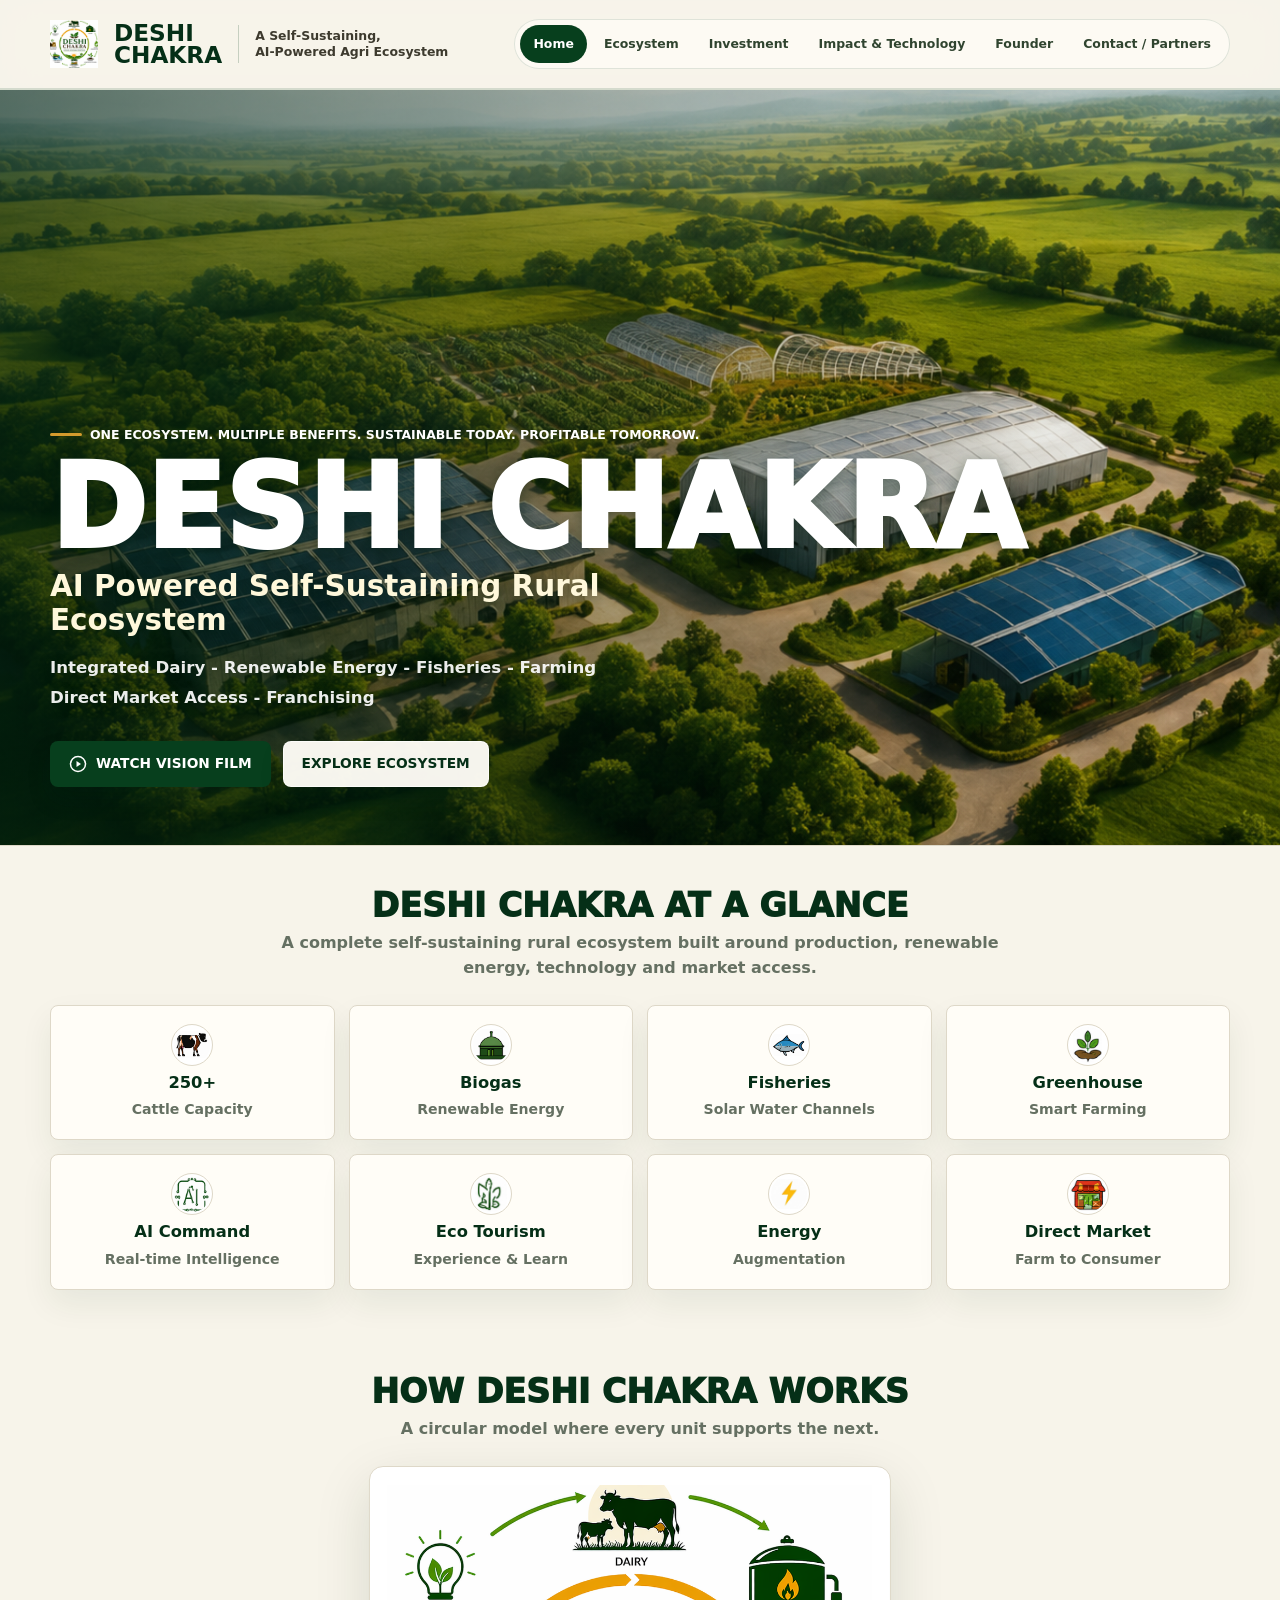
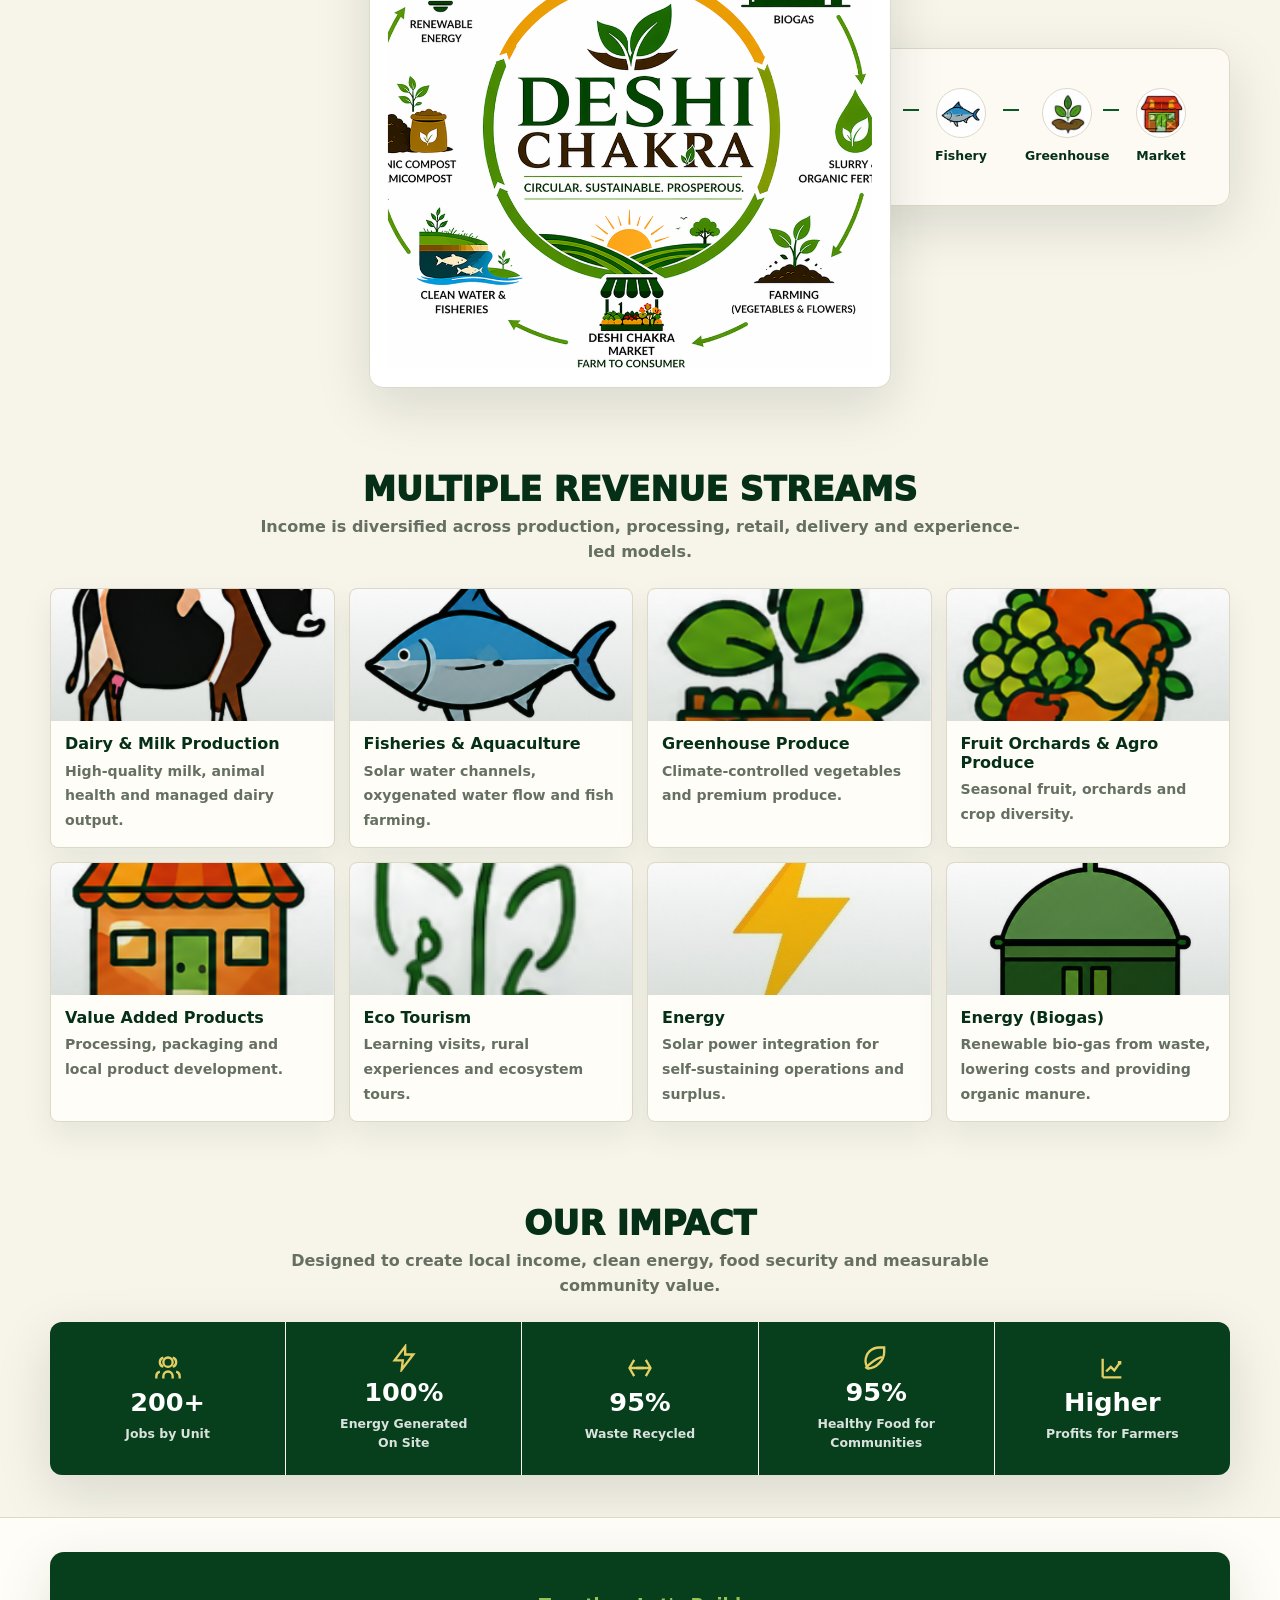
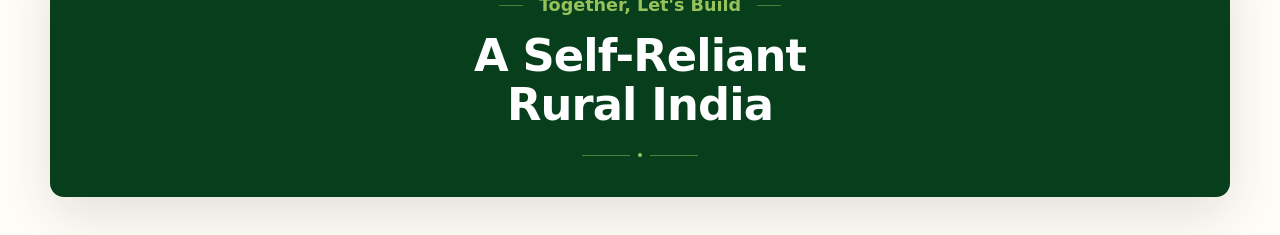
==== commit 6d7eabae: "Fix blank screens by properly restoring HTML files with v=6 cache busters" ====
--- a/index.html
+++ b/index.html
@@ -6,12 +6,12 @@
     <title>Deshi Chakra | AI Powered Self-Sustaining Rural Ecosystem</title>
     <meta name="description" content="Deshi Chakra is a self-sustaining, AI-powered agri ecosystem connecting dairy, energy, fisheries, farming, marketplace and rural enterprise.">
     <link rel="icon" href="assets/logo.svg" type="image/svg+xml">
-    <link rel="stylesheet" href="assets/styles.css?v=4">
+    <link rel="stylesheet" href="assets/styles.css?v=6">
   </head>
   <body data-page="home">
     <div id="site-header"></div>
     <main id="app"></main>
     <div id="site-footer"></div>
-    <script src="assets/site.js?v=4"></script>
+    <script src="assets/site.js?v=6"></script>
   </body>
 </html>
--- a/assets/styles.css
+++ b/assets/styles.css
@@ -53,6 +53,7 @@
   margin: 0 auto;
 }
 
+#site-header,
 .site-header {
   position: sticky;
   top: 0;
@@ -1655,3 +1656,114 @@
   object-fit: contain;
   border-radius: 50%;
 }
+
+/* Impact Redesign Styles (Image 2 style) */
+.impact-redesign-section {
+  padding: 60px 0;
+  border-top: 1px solid rgba(6, 63, 28, 0.08);
+}
+
+.impact-redesign-section.first {
+  border-top: none;
+  padding-top: 20px;
+}
+
+.impact-redesign-title {
+  text-align: center;
+  color: var(--green-900);
+  font-size: 2.1rem;
+  font-weight: 800;
+  text-transform: uppercase;
+  margin-bottom: 40px;
+  letter-spacing: 0.5px;
+}
+
+.impact-circle-grid {
+  display: flex;
+  flex-wrap: wrap;
+  justify-content: center;
+  gap: 40px 32px;
+  max-width: 1100px;
+  margin: 0 auto;
+}
+
+.impact-circle-item {
+  display: flex;
+  flex-direction: column;
+  align-items: center;
+  text-align: center;
+  flex: 1 1 140px;
+  max-width: 180px;
+}
+
+.impact-circle-item .circle-icon-wrap {
+  width: 96px;
+  height: 96px;
+  border-radius: 50%;
+  border: 1px solid rgba(6, 63, 28, 0.12);
+  background: #ffffff;
+  box-shadow: 0 4px 12px rgba(0, 0, 0, 0.03);
+  display: flex;
+  align-items: center;
+  justify-content: center;
+  margin-bottom: 16px;
+  overflow: hidden;
+  transition: transform 0.3s ease, box-shadow 0.3s ease;
+}
+
+.impact-circle-item:hover .circle-icon-wrap {
+  transform: translateY(-4px);
+  box-shadow: 0 8px 24px rgba(6, 63, 28, 0.1);
+}
+
+.impact-circle-item .circle-icon-wrap img {
+  width: 88px;
+  height: 88px;
+  object-fit: contain;
+  border-radius: 50%;
+}
+
+.impact-circle-item strong {
+  display: block;
+  font-size: 1.15rem;
+  font-weight: 800;
+  color: #111111;
+  line-height: 1.25;
+  margin-bottom: 4px;
+}
+
+.impact-circle-item span {
+  display: block;
+  font-size: 0.9rem;
+  font-weight: 500;
+  color: #555555;
+  line-height: 1.3;
+}
+
+@media (max-width: 768px) {
+  .impact-circle-grid {
+    gap: 30px 16px;
+  }
+  .impact-circle-item {
+    flex: 1 1 120px;
+    max-width: 140px;
+  }
+  .impact-circle-item .circle-icon-wrap {
+    width: 80px;
+    height: 80px;
+  }
+  .impact-circle-item .circle-icon-wrap img {
+    width: 74px;
+    height: 74px;
+  }
+  .impact-circle-item strong {
+    font-size: 1rem;
+  }
+  .impact-circle-item span {
+    font-size: 0.8rem;
+  }
+  .impact-redesign-title {
+    font-size: 1.7rem;
+    margin-bottom: 30px;
+  }
+}
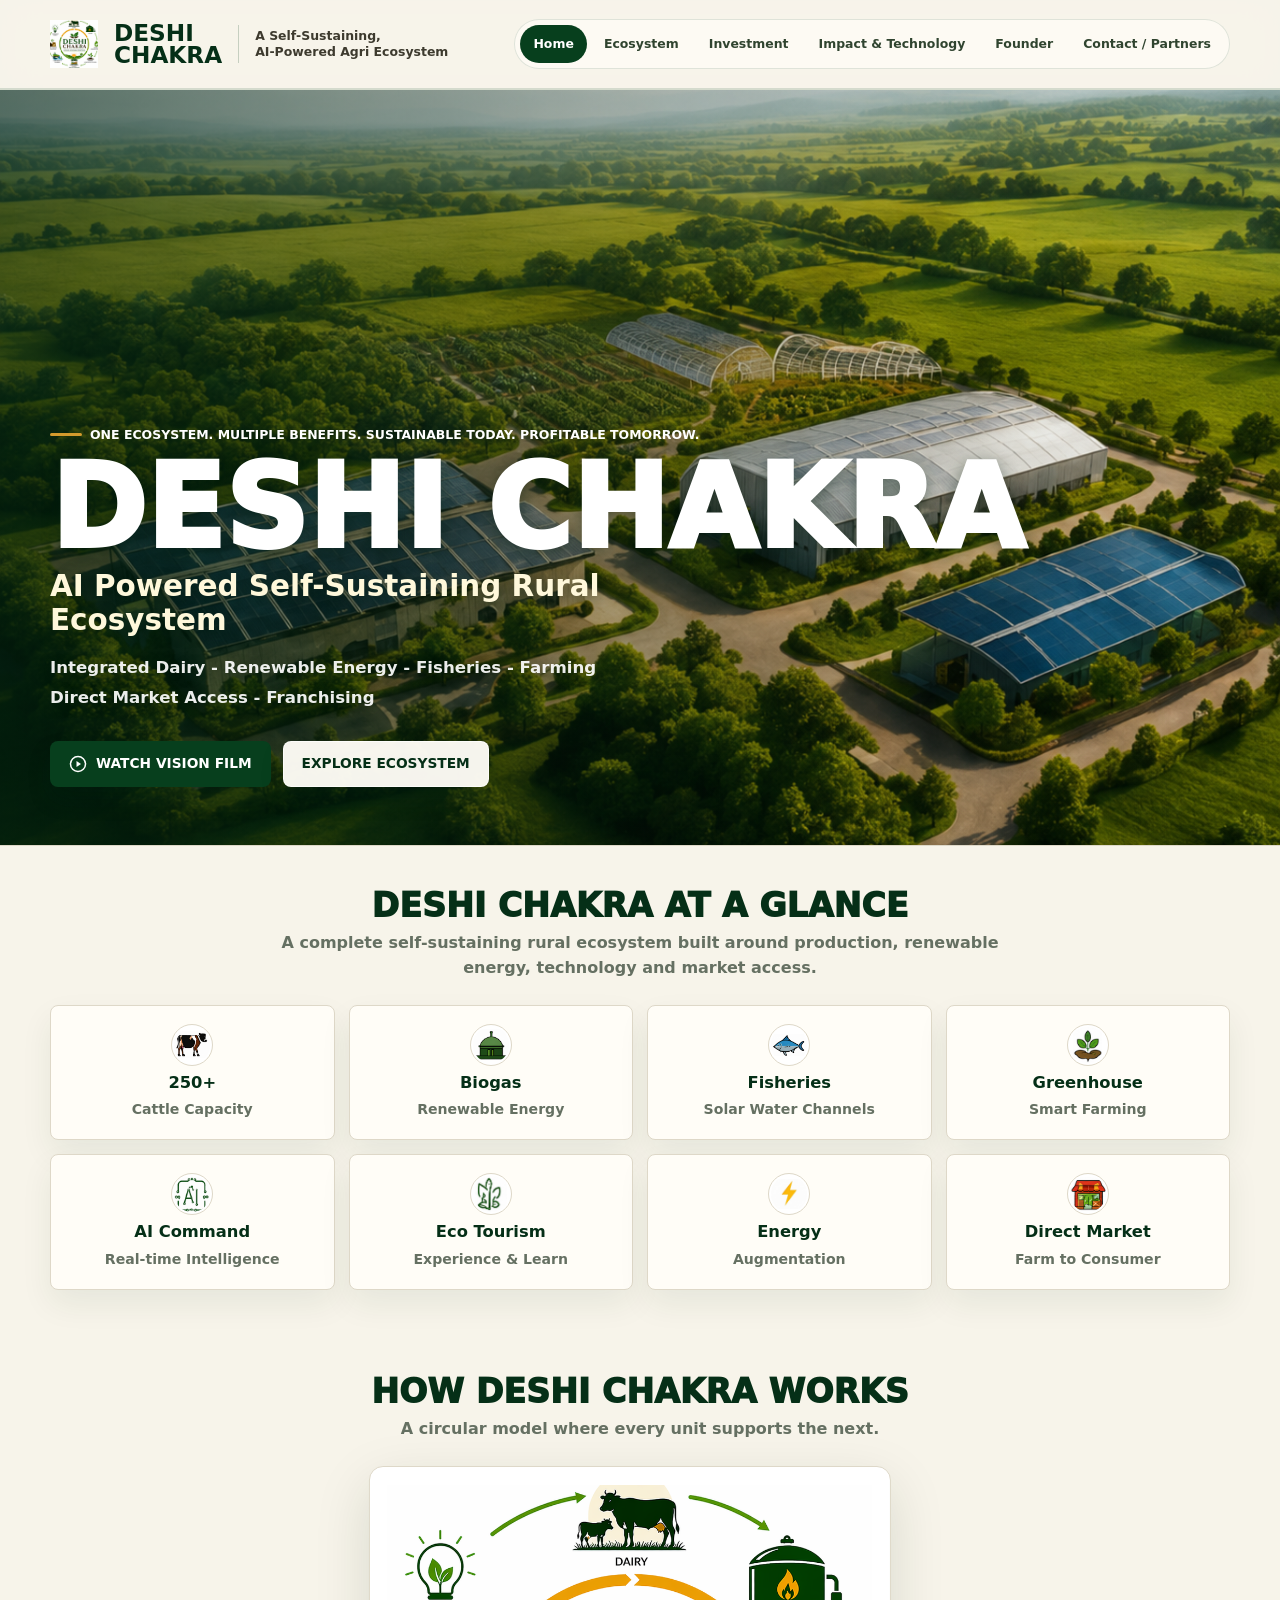
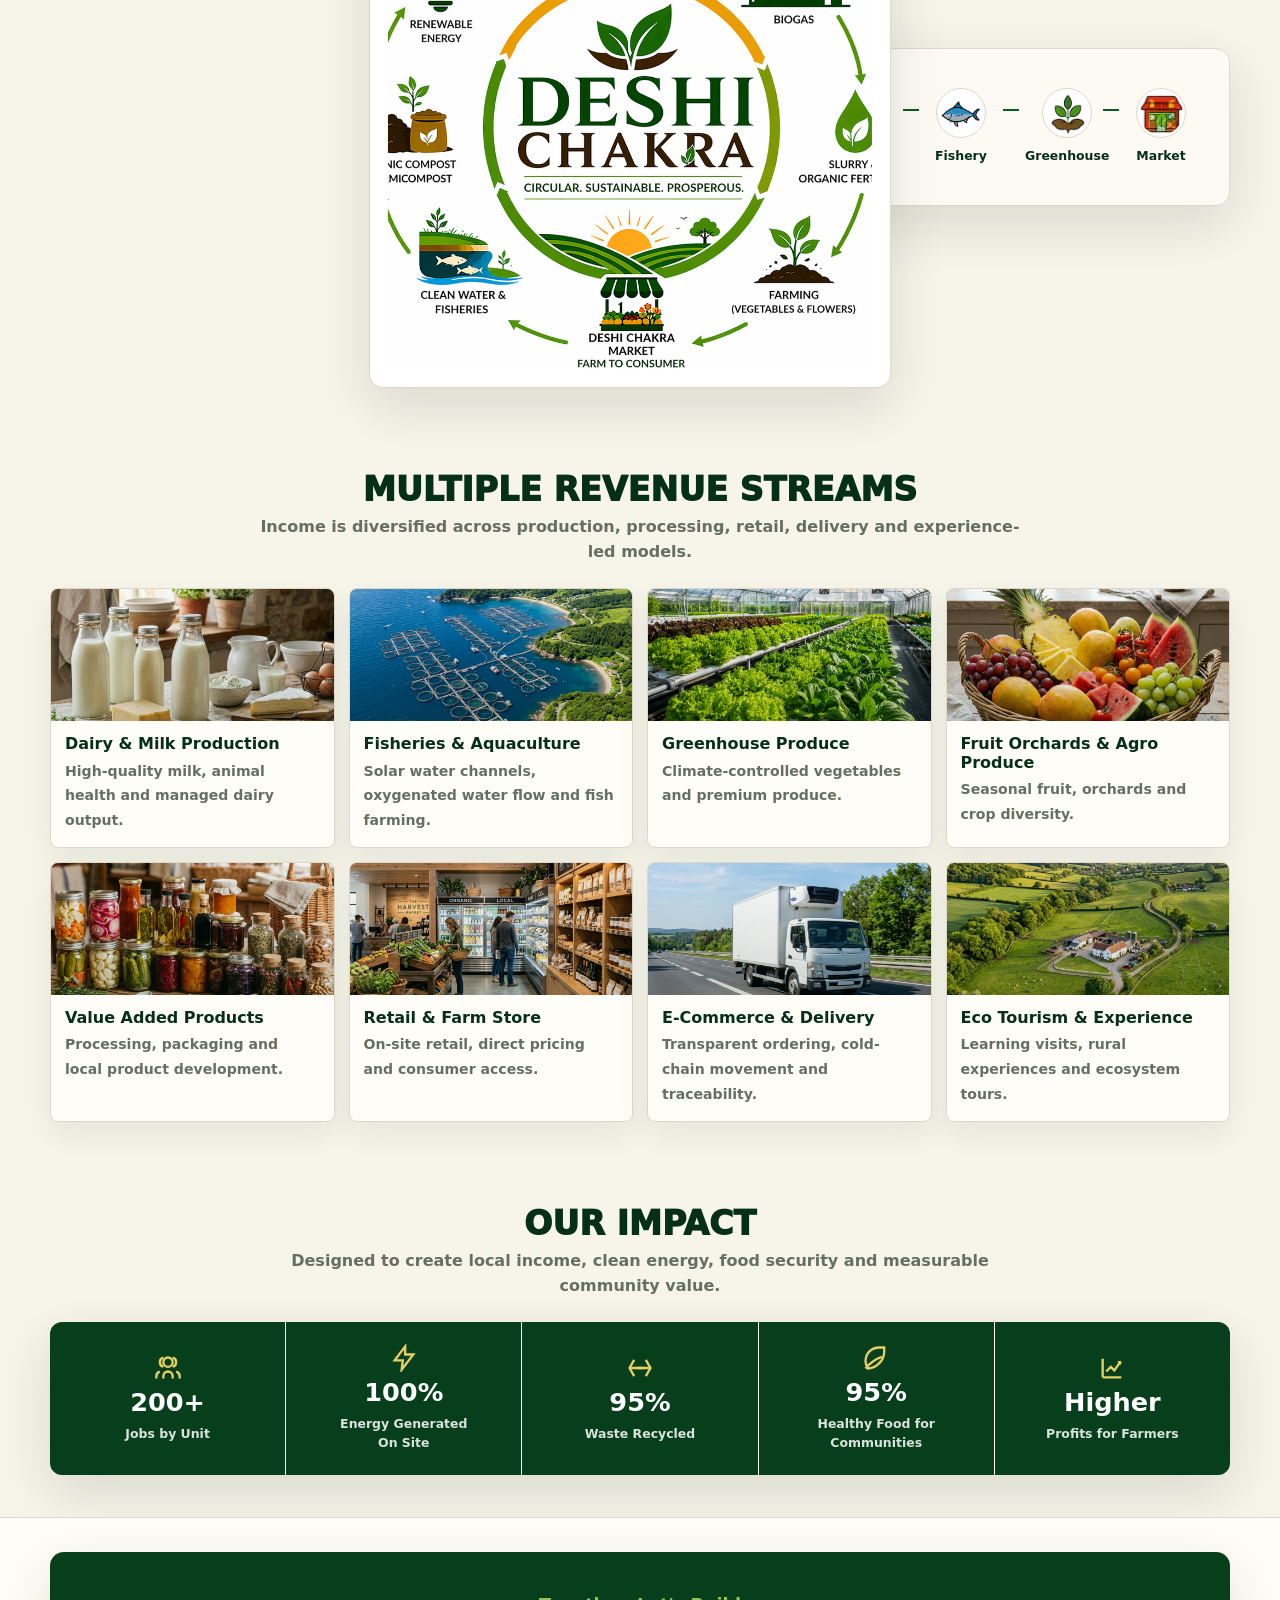
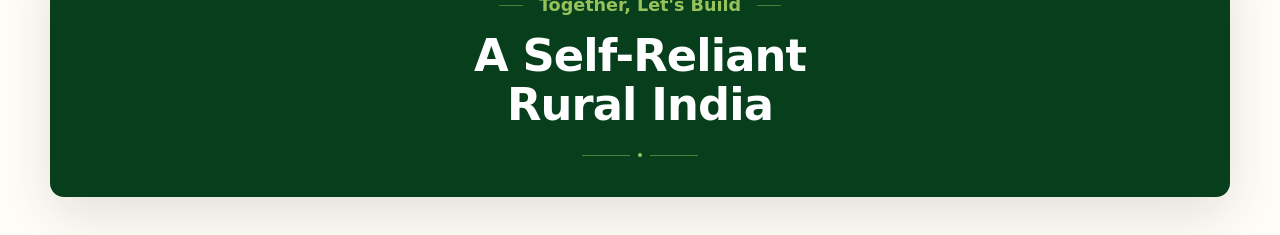
==== commit 629c87d3: "Isolate cartoonish icons to investment section and restore photorealistic images on the Home page" ====
--- a/index.html
+++ b/index.html
@@ -6,12 +6,12 @@
     <title>Deshi Chakra | AI Powered Self-Sustaining Rural Ecosystem</title>
     <meta name="description" content="Deshi Chakra is a self-sustaining, AI-powered agri ecosystem connecting dairy, energy, fisheries, farming, marketplace and rural enterprise.">
     <link rel="icon" href="assets/logo.svg" type="image/svg+xml">
-    <link rel="stylesheet" href="assets/styles.css?v=6">
+    <link rel="stylesheet" href="assets/styles.css?v=8">
   </head>
   <body data-page="home">
     <div id="site-header"></div>
     <main id="app"></main>
     <div id="site-footer"></div>
-    <script src="assets/site.js?v=6"></script>
+    <script src="assets/site.js?v=8"></script>
   </body>
 </html>
